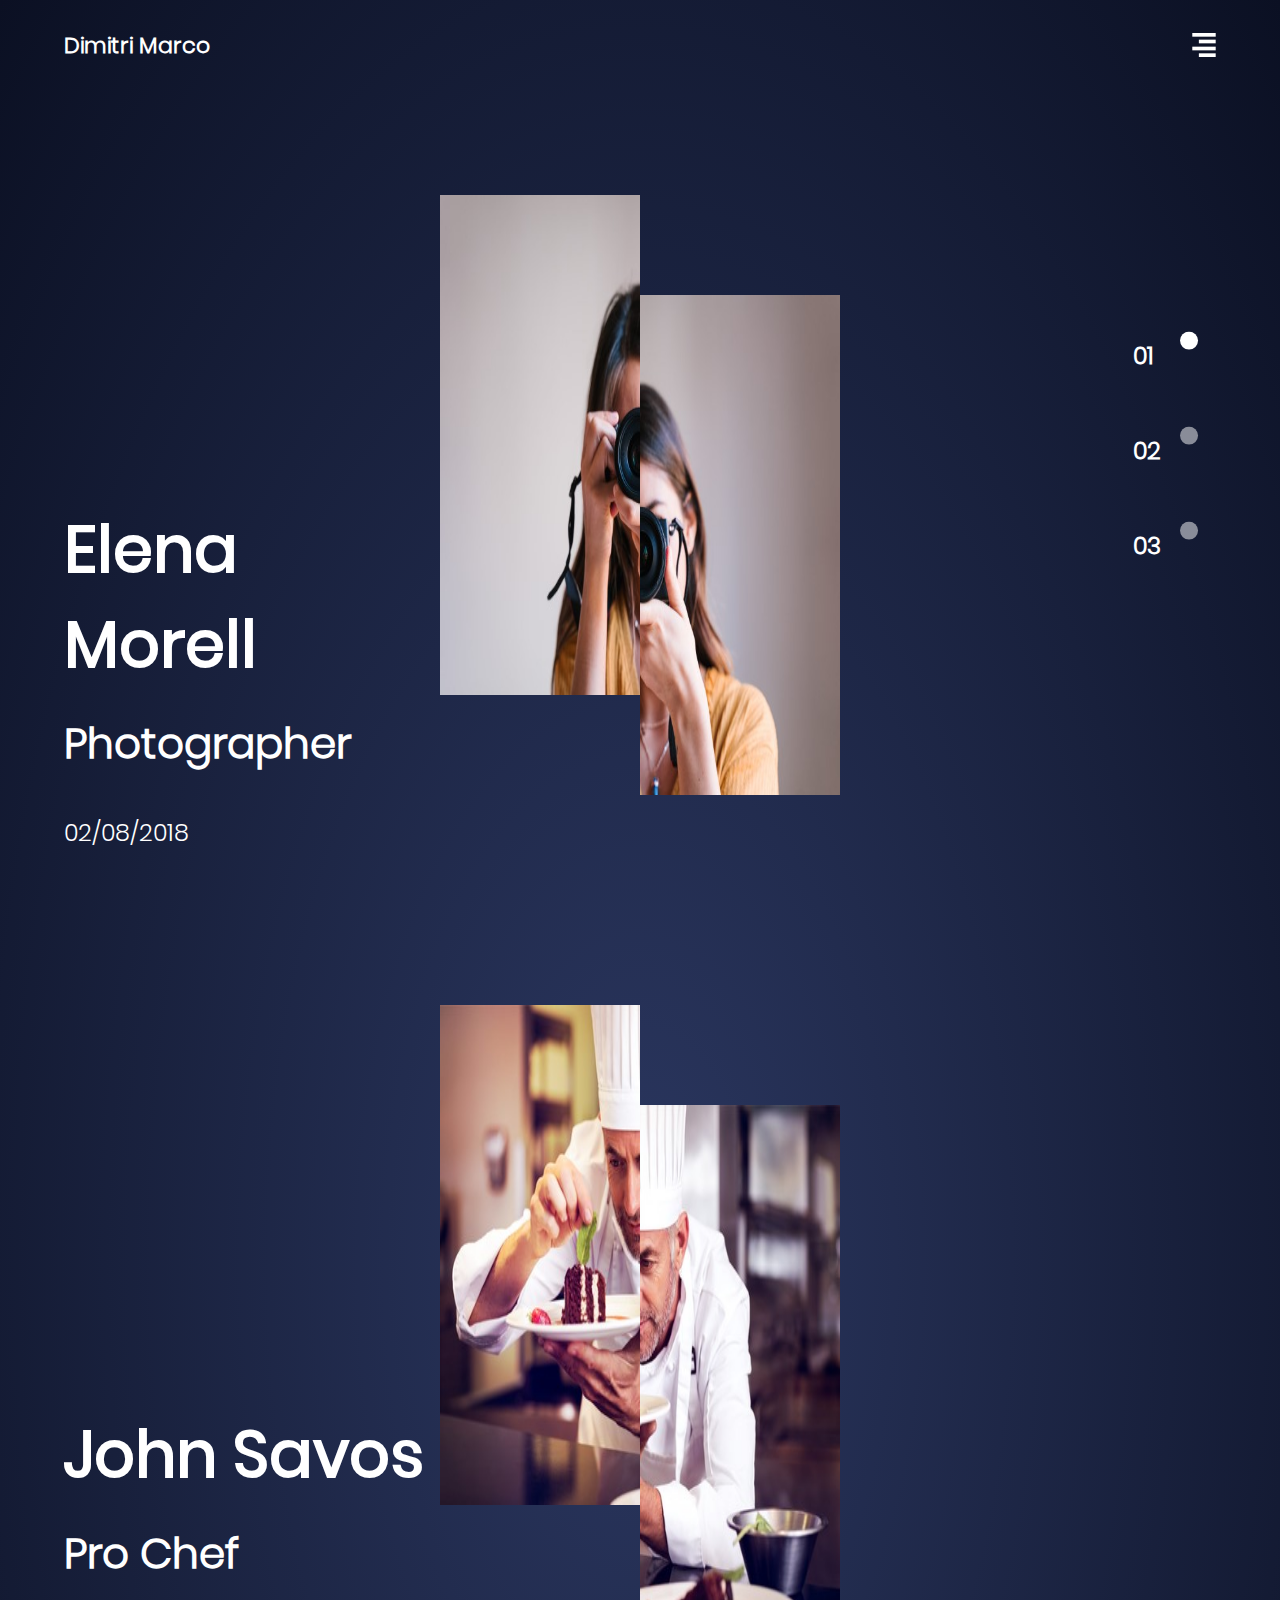
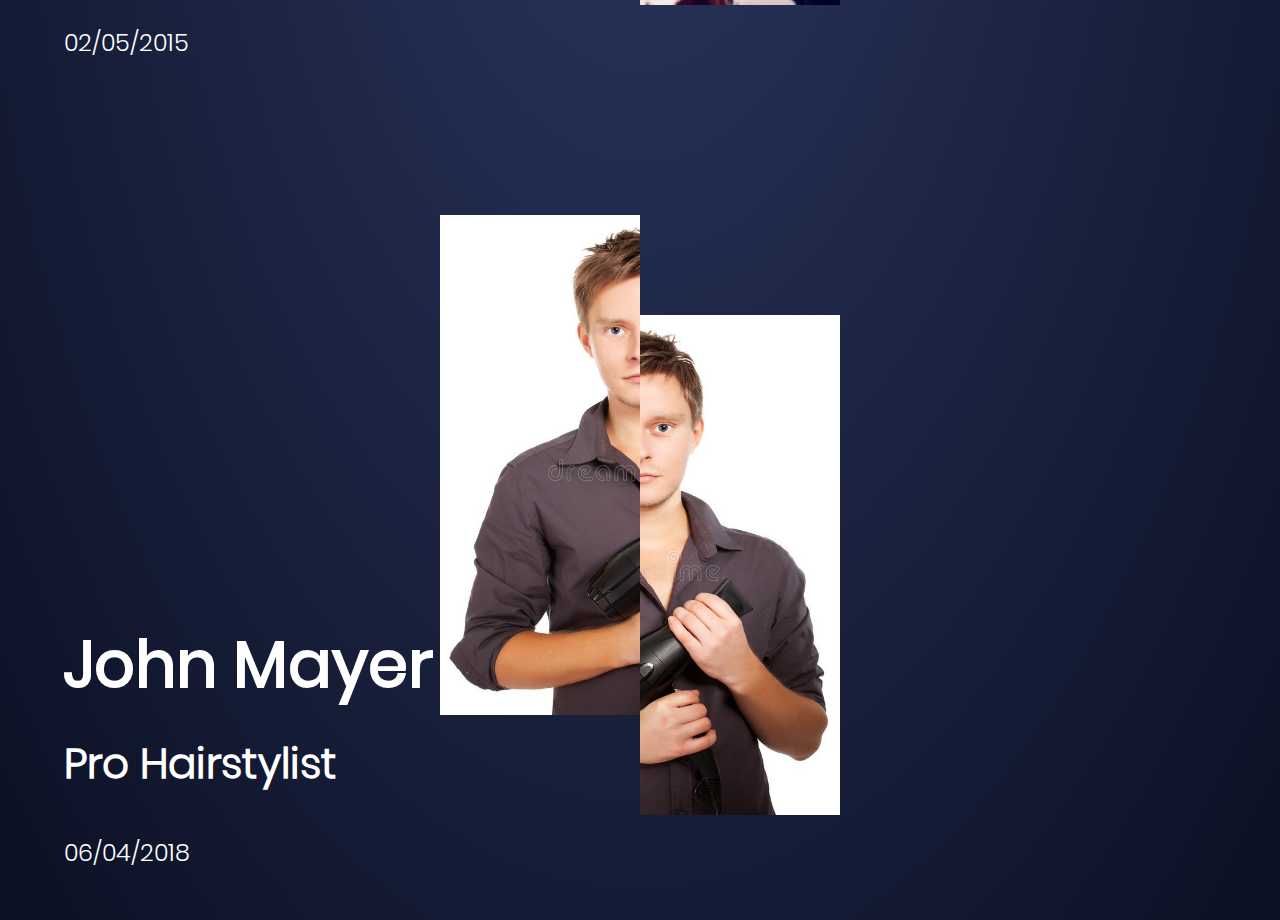
==== index.html @ b2b970b3 "Primer avance" ====
<!DOCTYPE html>
<html lang="en">
  <head>
    <meta charset="UTF-8" />
    <meta name="viewport" content="width=device-width, initial-scale=1.0" />
    <meta http-equiv="X-UA-Compatbile" content="ie-edge" />
    <link rel="stylesheet" href="./style.css" />
    <title>Dimitri Marco</title>
  </head>
  <body>
    <div class="portofolio">
      <header>
        <nav>
          <h3 class="logo">Dimitri Marco</h3>
          <img src="./img/hamburger-svgrepo-com.svg" alt="burger" />
        </nav>
        <main>
          <section class="page photographer">
            <div class="details">
              <h1>Elena Morell</h1>
              <h2>Photographer</h2>
              <p>02/08/2018</p>
            </div>
            <div class="hero">
              <img
                class="model-left"
                src="./img/mujerfotografa - izq.jpg"
                alt="modelo"
                height="200"
                width="200"
              />
              <img
                class="model-right"
                src="./img/mujerfotografa - der.jpg"
                alt="modelo"
                height="200"
                width="200"
              />
            </div>
          </section>
          <section class="page chef">
            <div class="details">
              <h1>John Savos</h1>
              <h2>Pro Chef</h2>
              <p>02/05/2015</p>
            </div>
            <div class="hero">
              <img
                class="model-left"
                src="./img/chef-cocinando-izq.jpg"
                alt="modelo"
                height="200"
                width="200"
              />
              <img
                class="model-right"
                src="./img/chef-cocinando-der.jpg"
                alt="modelo"
                height="200"
                width="200"
              />
            </div>
          </section>
          <section class="page hairstyle">
            <div class="details">
              <h1>John Mayer</h1>
              <h2>Pro Hairstylist</h2>
              <p>06/04/2018</p>
            </div>
            <div class="hero">
              <img
                class="model-left"
                src="./img/haircutter-izq.jpg"
                alt="modelo"
                height="200"
                width="200"
              />
              <img
                class="model-right"
                src="./img/haircutter-der.jpg"
                alt="modelo"
                height="200"
                width="200"
              />
            </div>
          </section>
          <div class="pages">
            <div class="page-1">
              <h3>01</h3>
              <svg
                class="slide active"
                width="24"
                height="24"
                fill="white"
                version="1.1"
                id="Capa_1"
                xmlns="http://www.w3.org/2000/svg"
                xmlns:xlink="http://www.w3.org/1999/xlink"
                x="0px"
                y="0px"
                viewBox="0 0 31.955 31.955"
                style="enable-background: new 0 0 31.955 31.955;"
                xml:space="preserve"
              >
                <circle cx="6" cy="6" r="6" />
              </svg>
            </div>
            <div class="page-2">
              <h3>02</h3>
              <svg
                class="slide"
                width="24"
                height="24"
                fill="white"
                version="1.1"
                id="Capa_1"
                xmlns="http://www.w3.org/2000/svg"
                xmlns:xlink="http://www.w3.org/1999/xlink"
                x="0px"
                y="0px"
                viewBox="0 0 31.955 31.955"
                style="enable-background: new 0 0 31.955 31.955;"
                xml:space="preserve"
              >
                <circle cx="6" cy="6" r="6" />
                />
              </svg>
            </div>
            <div class="page-3">
              <h3>03</h3>
              <svg
                class="slide"
                width="24"
                height="24"
                fill="white"
                version="1.1"
                id="Capa_1"
                xmlns="http://www.w3.org/2000/svg"
                xmlns:xlink="http://www.w3.org/1999/xlink"
                x="0px"
                y="0px"
                viewBox="0 0 31.955 31.955"
                style="enable-background: new 0 0 31.955 31.955;"
                xml:space="preserve"
              >
                <circle cx="6" cy="6" r="6" />
                />
              </svg>
            </div>
          </div>
        </main>
      </header>
    </div>
  </body>
</html>
---- style.css ----
/* esto se usa para 
quitar margenes y poner por defecto cosas
dejo sin espacios en blanco la pagina 
y todo ajustadito*/
*,
*::before,
*::after {
  margin: 0;
  padding: 0;
  box-sizing: border-box;
}
/* añadimos fuentes
la font-family puede ser cualquier nombre*/
@font-face {
  font-family: PopLight;
  src: url(./Fonts/Poppins-Light.ttf);
}
@font-face {
  font-family: PopRegular;
  src: url(./Fonts/Poppins-Regular.ttf);
}

/* Implementamos la fuente*/
body {
  font-family: PopLight;
}

.portofolio {
  color: white;
  background: radial-gradient(rgba(43, 55, 96, 1), rgba(11, 16, 35, 1));
  /*el ultimo de rbga es la opacidad entre 0 y 1*/
}

nav {
  min-height: 10vh;
  width: 90%;
  margin: auto;
  display: flex;
  justify-content: space-between;
  align-items: center;
  padding: 20px 0px;
}

.logo {
  font-size: 22px;
}

.page {
  min-height: 90vh;
  display: grid;
  grid-template-columns: 5% 1fr 1fr 1fr 5%;
  /*el grid template crea una grilla de 5% a los lados
  y 3 columnas vacias con el resto del espacio */
}

.hero {
  overflow: visible;
  height: 500px;
  /*width: 500px;*/
  align-self: center;
  justify-self: center;
  display: flex;
  /* display flex hace que se junten las imagenes*/
}

/*para el movimiento de las imagenes*/
.hero img {
  height: 500px;
  transition: transform 0.3s ease-out;
  cursor: pointer;
}
.model-right {
  transform: translate(0%, 10%); /**/
}
.hero:hover .model-right {
  transform: translate(0%, 0%);
}
.model-left {
  transform: translate(0%, -10%); /**/
}
.hero:hover .model-left {
  transform: translate(0%, 0%);
}
/*termina el movimiento*/
.details {
  grid-column: 2/3;
  /* reorganiza la grilla */
  align-self: end;
  /* pone el texto debajo de la foto*/
}

.details h1 {
  font-size: 64px;
  font-family: PopRegular;
}

.details h2 {
  font-size: 42px;
  padding: 20px 0px;
}

.details p {
  font-size: 24px;
  padding: 20px 0px 50px 0px;
}
/*esto modifica los botones*/
.pages {
  position: absolute;
  right: 5%;
  top: 50%;
  transform: translateY(-50%);
}

.pages > div {
  display: flex;
  align-items: center;
  justify-content: space-between;
}

.pages h3 {
  font-size: 24px;
  padding: 30px;
}

.pages svg {
  cursor: pointer;
  opacity: 0.5;
  transform: scale(2);
}
/*crea animacion para botones*/
.pages svg:hover {
  animation: dot 0.5s ease-out infinite alternate;
}

.pages svg.active {
  opacity: 1;
}

@keyframes dot {
  0% {
    transform: scale(2);
  }
  100% {
    transform: scale(4);
  }
}

/*Para la pagina de photo*/

.banner {
  height: 50vh;
  width: 100%;
  position: relative;
}
/*posiciona la imagen*/
.banner img {
  height: 100%;
  width: 100%;
  object-fit: cover;
  object-position: top;
}
.author {
  position: absolute;
  top: 70%;
  left: 50%;
  transform: translate(-50%, -70%);
  color: rgb(68, 39, 116);
  text-shadow: 2px 2px 2px rgba(62, 12, 95, 0.5);
  text-align: center;
}

.author h1 {
  font-size: 42px;
}
.author h3 {
  padding: 10px 0px;
  font-size: 32px;
}

.story,
.my-work {
  display: flex;
  justify-content: space-between;
  width: 90%;
  margin: auto;
  padding: 80px 0px;
}

.story-description,
.work-description {
  width: 50%;
}

.story-description h3,
.work-description h3 {
  font-size: 36px;
  padding-bottom: 30px;
}

.story-description p,
.work-description p {
  font-size: 20px;
  padding: 20px 0px;
}

.work-gallery {
  display: grid;
  grid-template-columns: repeat(3, 200px);
}
.work-gallery img {
  width: 100%;
}
/*PAra que no se dañe el formato al reducir pantalla
es la parte responsive*/
@media (max-width: 1024px) {
  .page {
    grid-template-columns: 5% 1fr 5%;
    grid-template-rows: 2fr 1fr;
    align-items: center;
  }
  .hero {
    grid-column: 2/3;
    height: auto;
  }
  .hero img {
    height: 500px;
  }
  .details {
    grid-row: 2/3;
    grid-column: 2/3;
    text-align: center;
  }
  .details h1 {
    font-size: 48px;
  }
  .details h2 {
    font-size: 38px;
  }
  .story,
  .my-work {
    flex-direction: column;
  }
  .story-description,
  .work-description {
    width: 100%;
  }
  .work-gallery {
    display: grid;
    grid-template-columns: repeat(auto-fit, minmax(300px, 1fr));
  }
  .profile {
    padding-top: 30px;
    text-align: center;
  }
}

@media (max-width: 768px) {
  .hero img {
    height: 300px;
  }
  .details h1 {
    font-size: 38px;
  }
  .details h2 {
    font-size: 28px;
  }
}
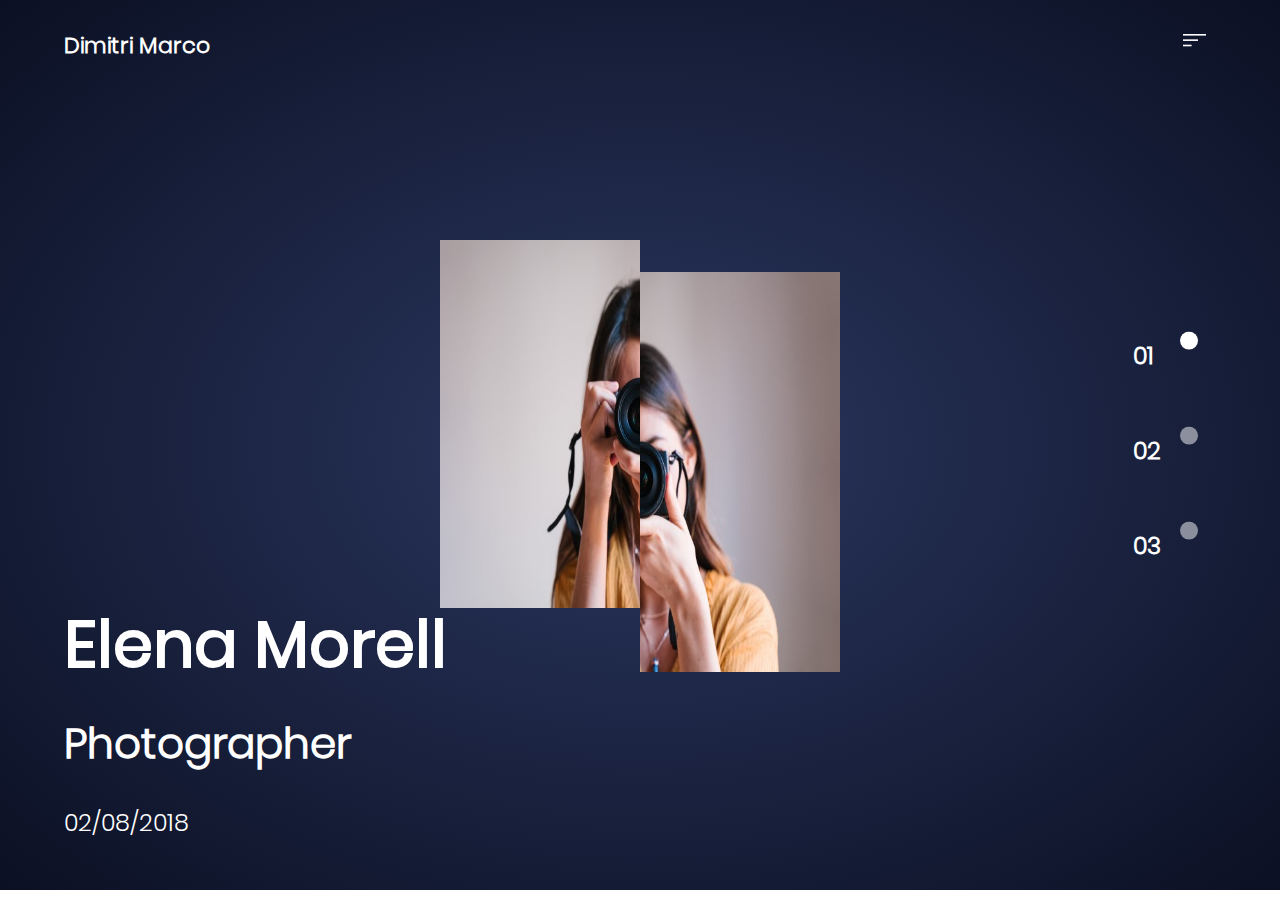
==== commit 7f020fa9: "Segundo aporte, falta corregir par de cosas con el responsive para las imagenes del chef y estilista" ====
--- a/index.html
+++ b/index.html
@@ -12,7 +12,46 @@
       <header>
         <nav>
           <h3 class="logo">Dimitri Marco</h3>
-          <img src="./img/hamburger-svgrepo-com.svg" alt="burger" />
+          <svg
+            class="menu"
+            width="43"
+            height="23"
+            viewBox="0 0 43 43"
+            fill="none"
+          >
+            <line y1="1.5" x2="43" y2="1.5" stroke="white" stroke-width="3" />
+            <line y1="11.5" x2="28" y2="11.5" stroke="white" stroke-width="3" />
+            <line y1="21.5" x2="16" y2="21.5" stroke="white" stroke-width="3" />
+          </svg>
+          <div class="nav-open">
+            <div class="contact">
+              <h3>Contact</h3>
+              <p>02348-234-843</p>
+            </div>
+            <div class="social">
+              <h3>Social</h3>
+              <div class="social-links">
+                <img
+                  src="./img/facebook-svgrepo-com.svg"
+                  alt="facebook"
+                  height="20px"
+                  width="20px"
+                />
+                <img
+                  src="./img/twitter-svgrepo-com.svg"
+                  alt="twitter"
+                  height="20px"
+                  width="20px"
+                />
+                <img
+                  src="./img/instagram-svgrepo-com.svg"
+                  alt="instagram"
+                  height="20px"
+                  width="20px"
+                />
+              </div>
+            </div>
+          </div>
         </nav>
         <main>
           <section class="page photographer">
@@ -22,20 +61,22 @@
               <p>02/08/2018</p>
             </div>
             <div class="hero">
-              <img
-                class="model-left"
-                src="./img/mujerfotografa - izq.jpg"
-                alt="modelo"
-                height="200"
-                width="200"
-              />
-              <img
-                class="model-right"
-                src="./img/mujerfotografa - der.jpg"
-                alt="modelo"
-                height="200"
-                width="200"
-              />
+              <a href="./photo.html">
+                <img
+                  class="model-left"
+                  src="./img/mujerfotografa - izq.jpg"
+                  alt="modelo"
+                  height="50px"
+                  width="200px"
+                />
+                <img
+                  class="model-right"
+                  src="./img/mujerfotografa - der.jpg"
+                  alt="modelo"
+                  height="50px"
+                  width="200px"
+                />
+              </a>
             </div>
           </section>
           <section class="page chef">
@@ -45,20 +86,22 @@
               <p>02/05/2015</p>
             </div>
             <div class="hero">
-              <img
-                class="model-left"
-                src="./img/chef-cocinando-izq.jpg"
-                alt="modelo"
-                height="200"
-                width="200"
-              />
-              <img
-                class="model-right"
-                src="./img/chef-cocinando-der.jpg"
-                alt="modelo"
-                height="200"
-                width="200"
-              />
+              <a href="./chef.html">
+                <img
+                  class="model-left"
+                  src="./img/chef-cocinando-izq.jpg"
+                  alt="modelo"
+                  height="200"
+                  width="200"
+                />
+                <img
+                  class="model-right"
+                  src="./img/chef-cocinando-der.jpg"
+                  alt="modelo"
+                  height="200"
+                  width="200"
+                />
+              </a>
             </div>
           </section>
           <section class="page hairstyle">
@@ -68,20 +111,22 @@
               <p>06/04/2018</p>
             </div>
             <div class="hero">
-              <img
-                class="model-left"
-                src="./img/haircutter-izq.jpg"
-                alt="modelo"
-                height="200"
-                width="200"
-              />
-              <img
-                class="model-right"
-                src="./img/haircutter-der.jpg"
-                alt="modelo"
-                height="200"
-                width="200"
-              />
+              <a href="./estilo.html">
+                <img
+                  class="model-left"
+                  src="./img/haircutter-izq.jpg"
+                  alt="modelo"
+                  height="200"
+                  width="200"
+                />
+                <img
+                  class="model-right"
+                  src="./img/haircutter-der.jpg"
+                  alt="modelo"
+                  height="200"
+                  width="200"
+                />
+              </a>
             </div>
           </section>
           <div class="pages">
@@ -151,5 +196,16 @@
         </main>
       </header>
     </div>
+    <script
+      src="https://cdnjs.cloudflare.com/ajax/libs/gsap/2.1.3/TweenMax.min.js"
+      integrity="sha256-lPE3wjN2a7ABWHbGz7+MKBJaykyzqCbU96BJWjio86U="
+      crossorigin="anonymous"
+    ></script>
+    <script
+      src="https://cdnjs.cloudflare.com/ajax/libs/gsap/2.1.3/TimelineMax.min.js"
+      integrity="sha256-fIkQKQryItPqpaWZbtwG25Jp2p5ujqo/NwJrfqAB+Qk="
+      crossorigin="anonymous"
+    ></script>
+    <script src="app.js"></script>
   </body>
 </html>
--- a/style.css
+++ b/style.css
@@ -46,37 +46,54 @@
 }
 
 .page {
-  min-height: 90vh;
+  min-height: 88.9vh;
   display: grid;
   grid-template-columns: 5% 1fr 1fr 1fr 5%;
   /*el grid template crea una grilla de 5% a los lados
   y 3 columnas vacias con el resto del espacio */
 }
+/* para que solo quede la pagina de la fotografa*/
+.chef,
+.hairstyle {
+  position: absolute;
+  bottom: 0%;
+  left: 0%;
+  width: 100%;
+  opacity: 0%; /*esconde las imagenes*/
+  pointer-events: none; /*no permite clicar*/
+}
 
 .hero {
-  overflow: visible;
+  overflow: hidden; /**esto hace que se que esconda para el js*/
   height: 500px;
   /*width: 500px;*/
   align-self: center;
   justify-self: center;
   display: flex;
-  /* display flex hace que se junten las imagenes*/
+  /* display flex hace que se junten las imagenes
+  pero se daña cuando ponemos el hero a, que
+  se corrige a continuacion*/
 }
 
 /*para el movimiento de las imagenes*/
 .hero img {
-  height: 500px;
+  height: 400px;
   transition: transform 0.3s ease-out;
   cursor: pointer;
 }
+
+.hero a {
+  display: flex;
+}
+
 .model-right {
-  transform: translate(0%, 10%); /**/
+  transform: translate(0%, 8%); /**/
 }
 .hero:hover .model-right {
   transform: translate(0%, 0%);
 }
 .model-left {
-  transform: translate(0%, -10%); /**/
+  transform: translate(0%, -8%); /**/
 }
 .hero:hover .model-left {
   transform: translate(0%, 0%);
@@ -101,7 +118,7 @@
 
 .details p {
   font-size: 24px;
-  padding: 20px 0px 50px 0px;
+  padding: 10px 0px 50px 0px;
 }
 /*esto modifica los botones*/
 .pages {
@@ -265,3 +282,47 @@
     font-size: 28px;
   }
 }
+
+/* COmienza la parte para la barra de navegacion
+se programa la barra abierta*/
+.nav-open {
+  position: absolute;
+  top: 0px;
+  left: 0px;
+  width: 100%;
+  height: 50vh;
+  background: white;
+  z-index: 1; /*sirve para que la barra tape lo de abajo*/
+  color: black; /* muestra el texto*/
+  display: grid;
+  grid-template-columns: 5% 1fr 1fr 1fr 5%;
+  justify-items: center;
+  align-items: center;
+  text-align: center;
+  transform: translateY(-100%); /*este comando esconde la barra*/
+}
+/*mueve al centro las letras*/
+.contact {
+  grid-column: 2/3;
+}
+
+.nav-open h3 {
+  font-size: 28px;
+  padding-bottom: 40px;
+}
+.nav-open p {
+  font-size: 18px;
+}
+/*esto ajusta el tamaño de las imagenes de redes sociales*/
+.social-links img {
+  padding: 0px 2px;
+}
+
+.logo,
+.menu {
+  z-index: 2;
+}
+
+.menu {
+  cursor: pointer;
+}
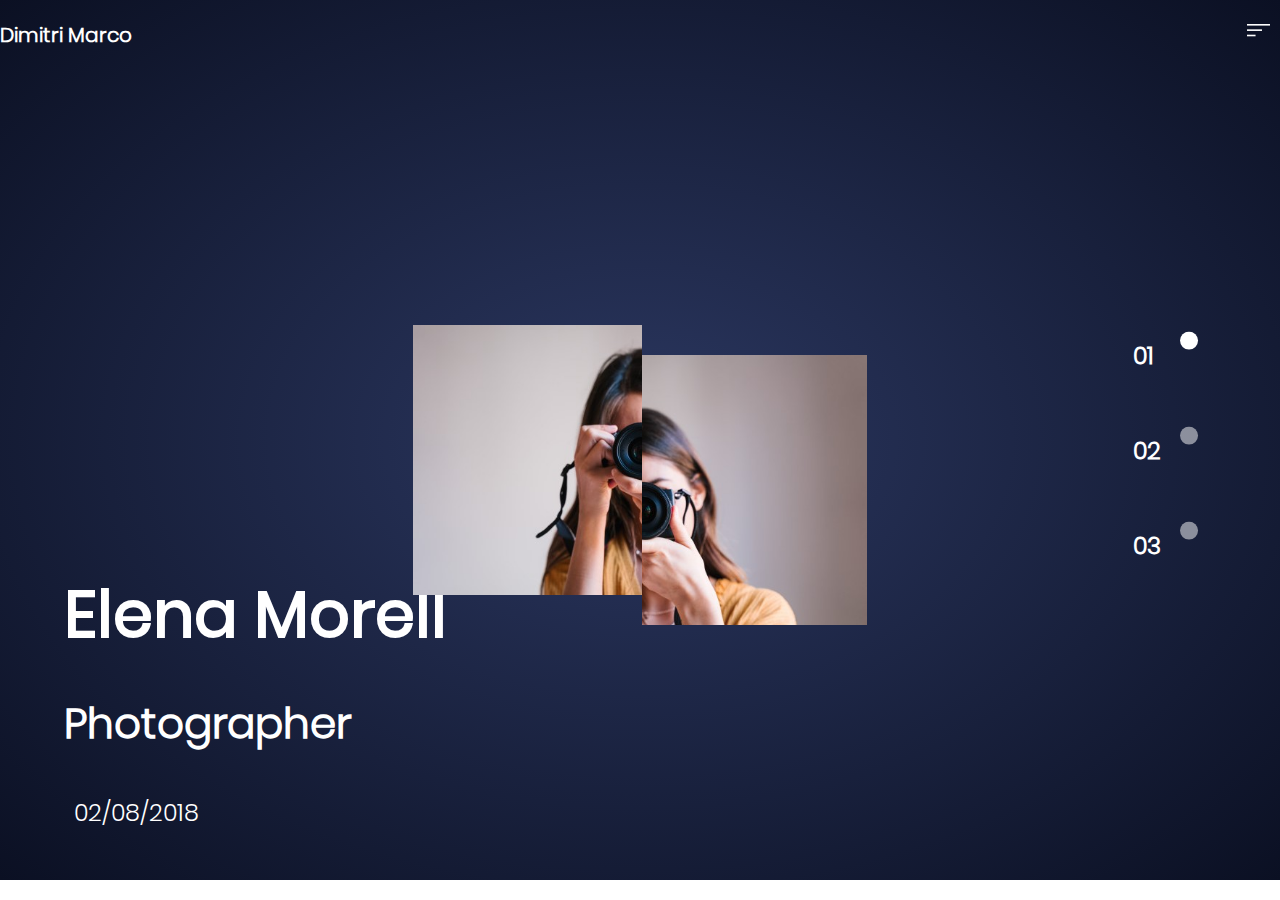
==== commit dc0300a3: "corregidos la mayoria de problemas con responsive sin embargo es necesrio investigar como evitar que" ====
--- a/index.html
+++ b/index.html
@@ -2,7 +2,11 @@
 <html lang="en">
   <head>
     <meta charset="UTF-8" />
-    <meta name="viewport" content="width=device-width, initial-scale=1.0" />
+    <meta
+      name="viewport"
+      content="width=device-width, initial-scale=1.0"
+      &amp
+    />
     <meta http-equiv="X-UA-Compatbile" content="ie-edge" />
     <link rel="stylesheet" href="./style.css" />
     <title>Dimitri Marco</title>
@@ -66,15 +70,11 @@
                   class="model-left"
                   src="./img/mujerfotografa - izq.jpg"
                   alt="modelo"
-                  height="50px"
-                  width="200px"
                 />
                 <img
                   class="model-right"
                   src="./img/mujerfotografa - der.jpg"
                   alt="modelo"
-                  height="50px"
-                  width="200px"
                 />
               </a>
             </div>
@@ -91,15 +91,11 @@
                   class="model-left"
                   src="./img/chef-cocinando-izq.jpg"
                   alt="modelo"
-                  height="200"
-                  width="200"
                 />
                 <img
                   class="model-right"
                   src="./img/chef-cocinando-der.jpg"
                   alt="modelo"
-                  height="200"
-                  width="200"
                 />
               </a>
             </div>
@@ -116,15 +112,11 @@
                   class="model-left"
                   src="./img/haircutter-izq.jpg"
                   alt="modelo"
-                  height="200"
-                  width="200"
                 />
                 <img
                   class="model-right"
                   src="./img/haircutter-der.jpg"
                   alt="modelo"
-                  height="200"
-                  width="200"
                 />
               </a>
             </div>
--- a/style.css
+++ b/style.css
@@ -23,6 +23,8 @@
 /* Implementamos la fuente*/
 body {
   font-family: PopLight;
+  height: 100%;
+  margin: auto;
 }
 
 .portofolio {
@@ -32,8 +34,8 @@
 }
 
 nav {
-  min-height: 10vh;
-  width: 90%;
+  /**min-height: 10vh;*/
+  width: 100%;
   margin: auto;
   display: flex;
   justify-content: space-between;
@@ -42,11 +44,12 @@
 }
 
 .logo {
-  font-size: 22px;
+  font-size: 20px;
 }
 
 .page {
-  min-height: 88.9vh;
+  min-height: 90vh;
+  margin: auto;
   display: grid;
   grid-template-columns: 5% 1fr 1fr 1fr 5%;
   /*el grid template crea una grilla de 5% a los lados
@@ -55,9 +58,11 @@
 /* para que solo quede la pagina de la fotografa*/
 .chef,
 .hairstyle {
+  min-height: 90vh;
   position: absolute;
   bottom: 0%;
   left: 0%;
+  top: 73px;
   width: 100%;
   opacity: 0%; /*esconde las imagenes*/
   pointer-events: none; /*no permite clicar*/
@@ -65,7 +70,7 @@
 
 .hero {
   overflow: hidden; /**esto hace que se que esconda para el js*/
-  height: 500px;
+
   /*width: 500px;*/
   align-self: center;
   justify-self: center;
@@ -77,23 +82,25 @@
 
 /*para el movimiento de las imagenes*/
 .hero img {
-  height: 400px;
+  height: 300px;
   transition: transform 0.3s ease-out;
   cursor: pointer;
+  display: flex;
 }
 
 .hero a {
   display: flex;
+  align-self: center;
 }
 
 .model-right {
-  transform: translate(0%, 8%); /**/
+  transform: translate(0%, 10%);
 }
 .hero:hover .model-right {
   transform: translate(0%, 0%);
 }
 .model-left {
-  transform: translate(0%, -8%); /**/
+  transform: translate(0%, -10%);
 }
 .hero:hover .model-left {
   transform: translate(0%, 0%);
@@ -113,12 +120,12 @@
 
 .details h2 {
   font-size: 42px;
-  padding: 20px 0px;
+  padding: 30px 0px;
 }
 
 .details p {
   font-size: 24px;
-  padding: 10px 0px 50px 0px;
+  padding: 10px 0px 50px 10px;
 }
 /*esto modifica los botones*/
 .pages {
@@ -232,15 +239,17 @@
 @media (max-width: 1024px) {
   .page {
     grid-template-columns: 5% 1fr 5%;
-    grid-template-rows: 2fr 1fr;
+    grid-template-rows: 1fr 1fr;
     align-items: center;
-  }
+    width: 100%;
+  }
+
   .hero {
     grid-column: 2/3;
-    height: auto;
+    height: 300px;
   }
   .hero img {
-    height: 500px;
+    height: 300px;
   }
   .details {
     grid-row: 2/3;
@@ -268,18 +277,6 @@
   .profile {
     padding-top: 30px;
     text-align: center;
-  }
-}
-
-@media (max-width: 768px) {
-  .hero img {
-    height: 300px;
-  }
-  .details h1 {
-    font-size: 38px;
-  }
-  .details h2 {
-    font-size: 28px;
   }
 }
 
@@ -326,3 +323,66 @@
 .menu {
   cursor: pointer;
 }
+
+@media (max-width: 768px) {
+  .page {
+    grid-template-rows: 1fr 1fr;
+    align-items: center;
+    /**height: 50%;*/
+    width: 100%;
+  }
+  .hero {
+    align-self: center;
+    display: flex;
+  }
+  .hero img {
+    height: 200px;
+    width: 100px;
+    align-self: center;
+    justify-self: center;
+    justify-items: center;
+    padding: 0px 0px 0px 0px;
+  }
+  .chef,
+  .hairstyle {
+    position: absolute;
+    bottom: 0%;
+    left: 0%;
+    /**top: 73px;*/
+    width: 100%;
+    opacity: 0%; /*esconde las imagenes*/
+    pointer-events: none; /*no permite clicar*/
+  }
+  .details {
+    align-self: center;
+    margin: auto;
+  }
+  .details h1 {
+    font-size: 25px;
+    padding: 0px 0px;
+  }
+  .details h2 {
+    font-size: 15px;
+    padding: 0px 0px;
+  }
+  .details p {
+    font-size: 10px;
+    padding: 0px 0px;
+  }
+  .nav-open {
+    grid-template-columns: 5% 1fr 1fr 5%;
+    align-items: center;
+  }
+
+  .nav-open h3 {
+    font-size: 18px;
+    padding: 10px 0px 10px 0px;
+  }
+  .nav-open p {
+    font-size: 16px;
+  }
+  /*esto ajusta el tamaño de las imagenes de redes sociales*/
+  .social-links img {
+    padding: 0px 2px;
+  }
+}
